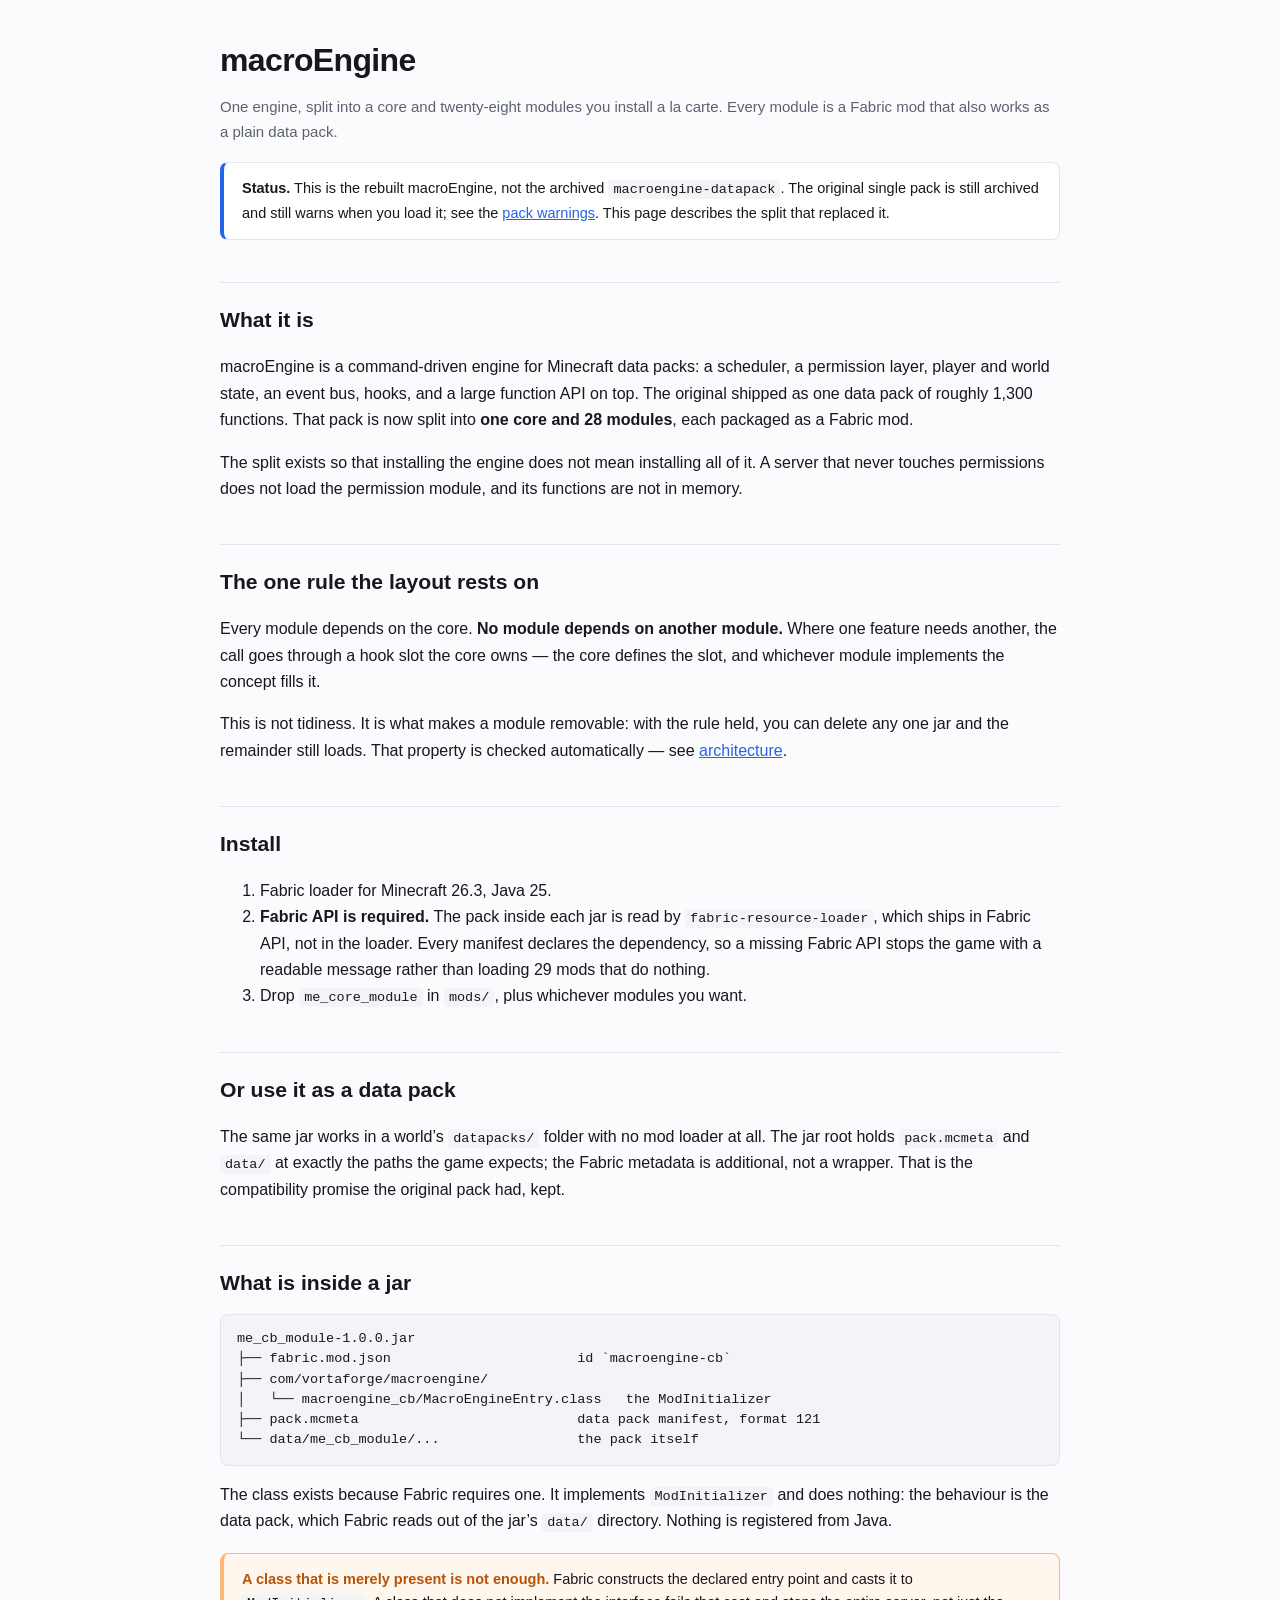
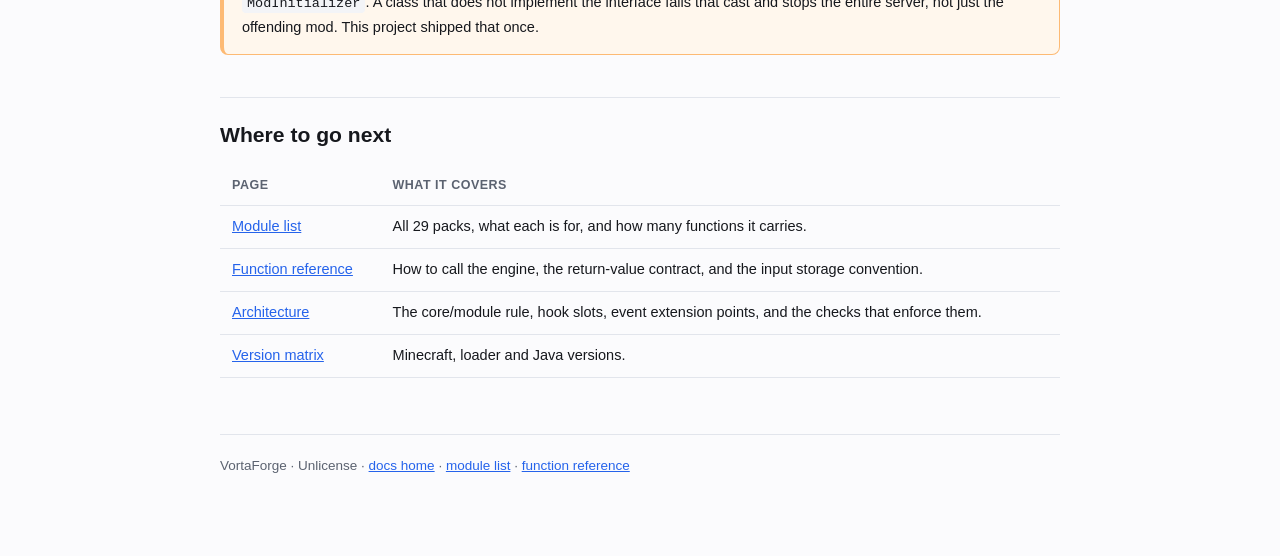
==== macroengine/index.html @ 4f71022a "Document macroEngine: the engine rebuilt as 29 mods The site described macroEngine only as an archiv" ====
<!DOCTYPE html>
<html lang="en">
<head>
<meta charset="utf-8">
<meta name="viewport" content="width=device-width, initial-scale=1">
<title>macroEngine &mdash; VortaForge Docs</title>
<meta name="description" content="macroEngine: a Minecraft 26.3 engine delivered as 29 Fabric mods that compose at load time.">
<style>
  :root { color-scheme: light dark; --bg:#fbfbfd; --fg:#16181d; --muted:#5b6270; --line:#e2e5ec; --card:#fff;
          --accent:#2563eb; --code:#f3f4f7; --warn:#b45309; --warnbg:#fff7ed; --warnline:#fdba74; }
  @media (prefers-color-scheme: dark) {
    :root { --bg:#0e1014; --fg:#e8eaf0; --muted:#9aa3b2; --line:#252a33; --card:#151920;
            --accent:#7ab7ff; --code:#1b2028; --warn:#fbbf24; --warnbg:#241a08; --warnline:#7c4a03; }
  }
  * { box-sizing:border-box; }
  body { margin:0; background:var(--bg); color:var(--fg);
         font:16px/1.65 -apple-system,BlinkMacSystemFont,"Segoe UI",Roboto,Helvetica,Arial,sans-serif; }
  .wrap { max-width:880px; margin:0 auto; padding:34px 20px 80px; }
  h1 { font-size:2rem; margin:0 0 8px; letter-spacing:-0.02em; }
  h2 { font-size:1.32rem; margin:42px 0 12px; padding-top:20px; border-top:1px solid var(--line); }
  h3 { font-size:1.04rem; margin:26px 0 8px; }
  .sub { color:var(--muted); margin:0 0 6px; font-size:15px; }
  a { color:var(--accent); }
  code,pre { font-family:ui-monospace,SFMono-Regular,Menlo,Consolas,monospace; font-size:13.5px; }
  code { background:var(--code); padding:2px 5px; border-radius:4px; }
  pre { background:var(--code); border:1px solid var(--line); border-radius:8px; padding:14px 16px;
        overflow-x:auto; line-height:1.5; }
  pre code { background:none; padding:0; }
  table { border-collapse:collapse; width:100%; margin:14px 0; font-size:14.5px; }
  th,td { text-align:left; padding:9px 12px; border-bottom:1px solid var(--line); vertical-align:top; }
  th { font-weight:600; color:var(--muted); font-size:12.5px; text-transform:uppercase; letter-spacing:.04em; }
  .note { background:var(--card); border:1px solid var(--line); border-left:4px solid var(--accent);
          border-radius:8px; padding:14px 18px; margin:18px 0; font-size:14.5px; }
  .warnbox { background:var(--warnbg); border:1px solid var(--warnline); border-left:4px solid var(--warnline);
             border-radius:8px; padding:14px 18px; margin:18px 0; font-size:14.5px; }
  .warnbox strong { color:var(--warn); }
  footer { margin-top:56px; padding-top:20px; border-top:1px solid var(--line); color:var(--muted); font-size:13.5px; }
</style>
</head>
<body>
<div class="wrap">
  <h1>macroEngine</h1>
  <p class="sub">One engine, split into a core and twenty-eight modules you install
     a la carte. Every module is a Fabric mod that also works as a plain data pack.</p>

  <div class="note">
    <strong>Status.</strong> This is the rebuilt macroEngine, not the archived
    <code>macroengine-datapack</code>. The original single pack is still archived and
    still warns when you load it; see the <a href="../docs/warnings.html">pack
    warnings</a>. This page describes the split that replaced it.
  </div>

  <h2>What it is</h2>
  <p>macroEngine is a command-driven engine for Minecraft data packs: a scheduler, a
     permission layer, player and world state, an event bus, hooks, and a large
     function API on top. The original shipped as one data pack of roughly 1,300
     functions. That pack is now split into <strong>one core and 28 modules</strong>,
     each packaged as a Fabric mod.</p>

  <p>The split exists so that installing the engine does not mean installing all of
     it. A server that never touches permissions does not load the permission
     module, and its functions are not in memory.</p>

  <h2>The one rule the layout rests on</h2>
  <p>Every module depends on the core. <strong>No module depends on another
     module.</strong> Where one feature needs another, the call goes through a hook
     slot the core owns &mdash; the core defines the slot, and whichever module
     implements the concept fills it.</p>

  <p>This is not tidiness. It is what makes a module removable: with the rule held,
     you can delete any one jar and the remainder still loads. That property is
     checked automatically &mdash; see <a href="architecture.html">architecture</a>.</p>

  <h2>Install</h2>
  <ol>
    <li>Fabric loader for Minecraft 26.3, Java 25.</li>
    <li><strong>Fabric API is required.</strong> The pack inside each jar is read by
        <code>fabric-resource-loader</code>, which ships in Fabric API, not in the
        loader. Every manifest declares the dependency, so a missing Fabric API stops
        the game with a readable message rather than loading 29 mods that do nothing.</li>
    <li>Drop <code>me_core_module</code> in <code>mods/</code>, plus whichever modules
        you want.</li>
  </ol>

  <h2>Or use it as a data pack</h2>
  <p>The same jar works in a world&rsquo;s <code>datapacks/</code> folder with no mod
     loader at all. The jar root holds <code>pack.mcmeta</code> and <code>data/</code>
     at exactly the paths the game expects; the Fabric metadata is additional, not a
     wrapper. That is the compatibility promise the original pack had, kept.</p>

  <h2>What is inside a jar</h2>
  <pre><code>me_cb_module-1.0.0.jar
├── fabric.mod.json                       id `macroengine-cb`
├── com/vortaforge/macroengine/
│   └── macroengine_cb/MacroEngineEntry.class   the ModInitializer
├── pack.mcmeta                           data pack manifest, format 121
└── data/me_cb_module/...                 the pack itself</code></pre>

  <p>The class exists because Fabric requires one. It implements
     <code>ModInitializer</code> and does nothing: the behaviour is the data pack,
     which Fabric reads out of the jar&rsquo;s <code>data/</code> directory. Nothing is
     registered from Java.</p>

  <div class="warnbox">
    <strong>A class that is merely present is not enough.</strong> Fabric constructs
    the declared entry point and casts it to <code>ModInitializer</code>. A class that
    does not implement the interface fails that cast and stops the entire server, not
    just the offending mod. This project shipped that once.
  </div>

  <h2>Where to go next</h2>
  <table>
    <thead><tr><th>Page</th><th>What it covers</th></tr></thead>
    <tbody>
      <tr><td><a href="modules.html">Module list</a></td>
          <td>All 29 packs, what each is for, and how many functions it carries.</td></tr>
      <tr><td><a href="reference.html">Function reference</a></td>
          <td>How to call the engine, the return-value contract, and the input
              storage convention.</td></tr>
      <tr><td><a href="architecture.html">Architecture</a></td>
          <td>The core/module rule, hook slots, event extension points, and the
              checks that enforce them.</td></tr>
      <tr><td><a href="../docs/versions.html">Version matrix</a></td>
          <td>Minecraft, loader and Java versions.</td></tr>
    </tbody>
  </table>

  <footer>
    VortaForge &middot; Unlicense &middot;
    <a href="../index.html">docs home</a> &middot;
    <a href="modules.html">module list</a> &middot;
    <a href="reference.html">function reference</a>
  </footer>
</div>
</body>
</html>
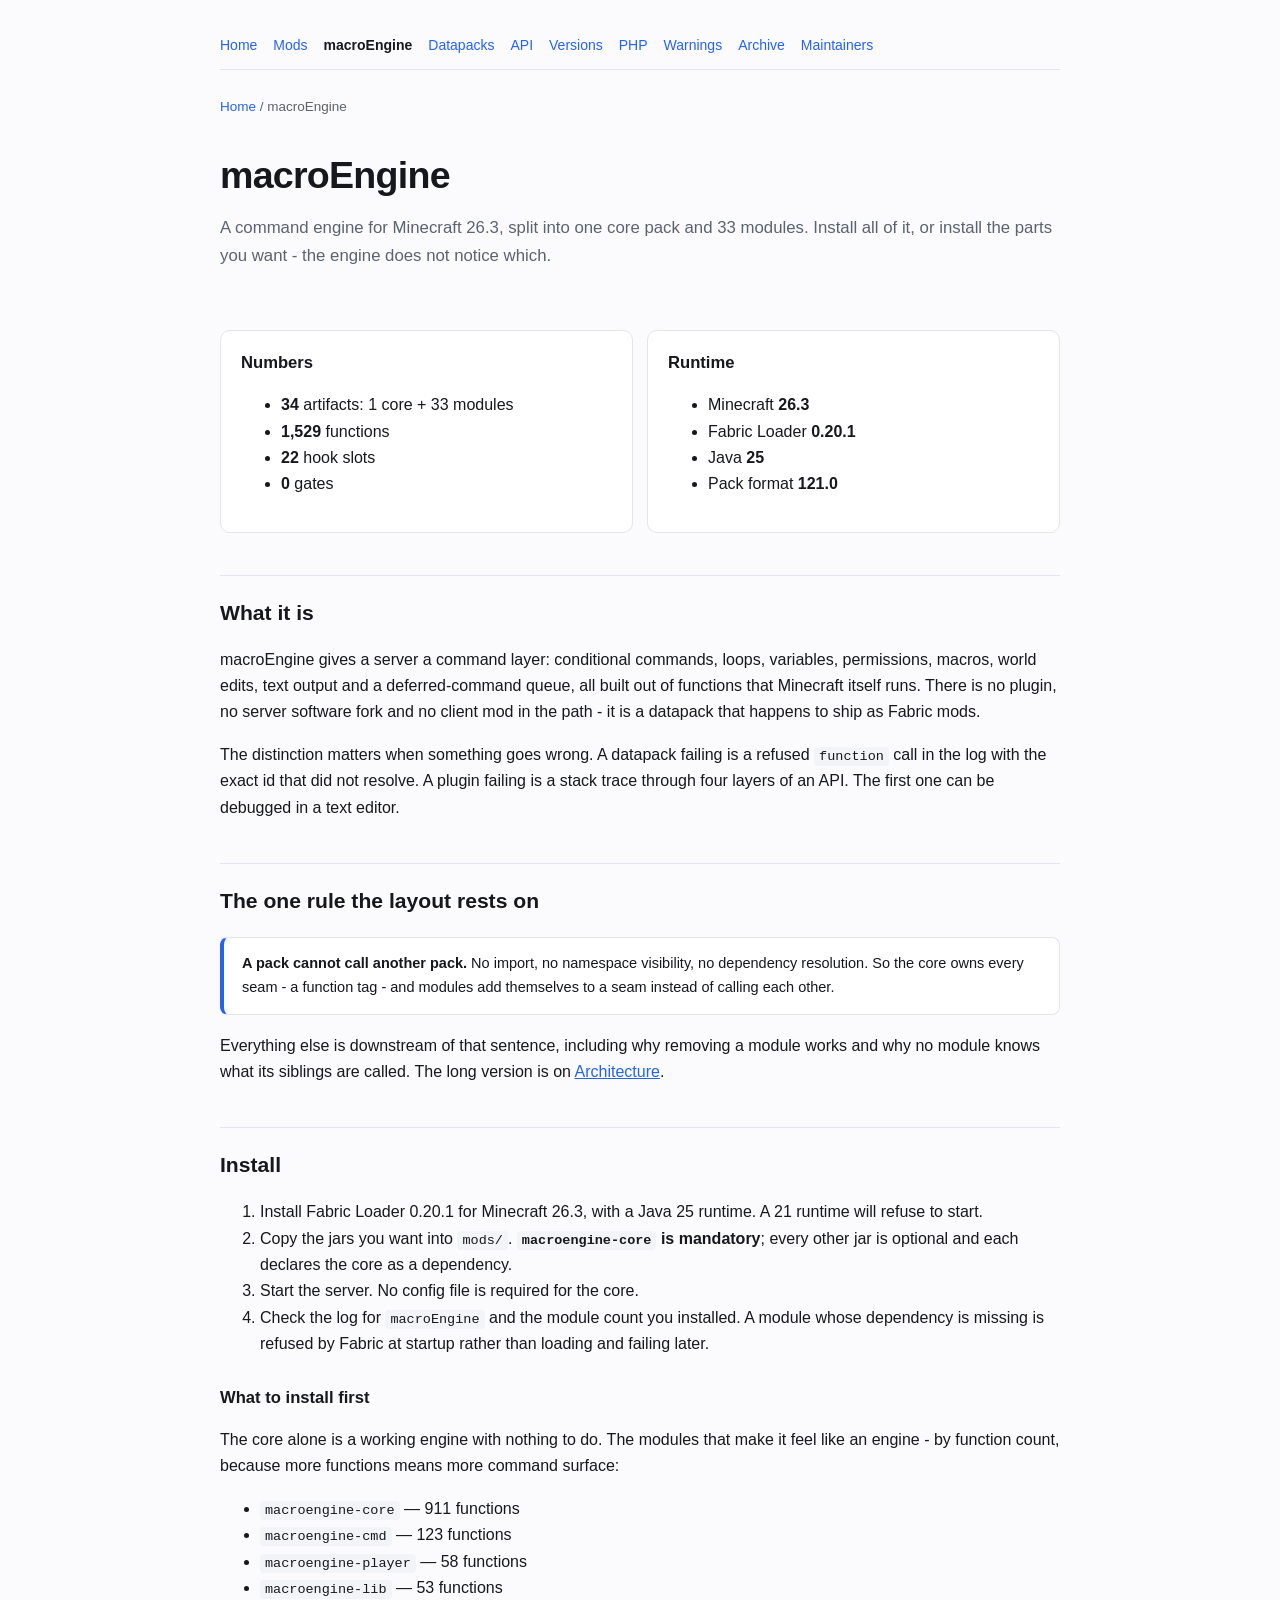
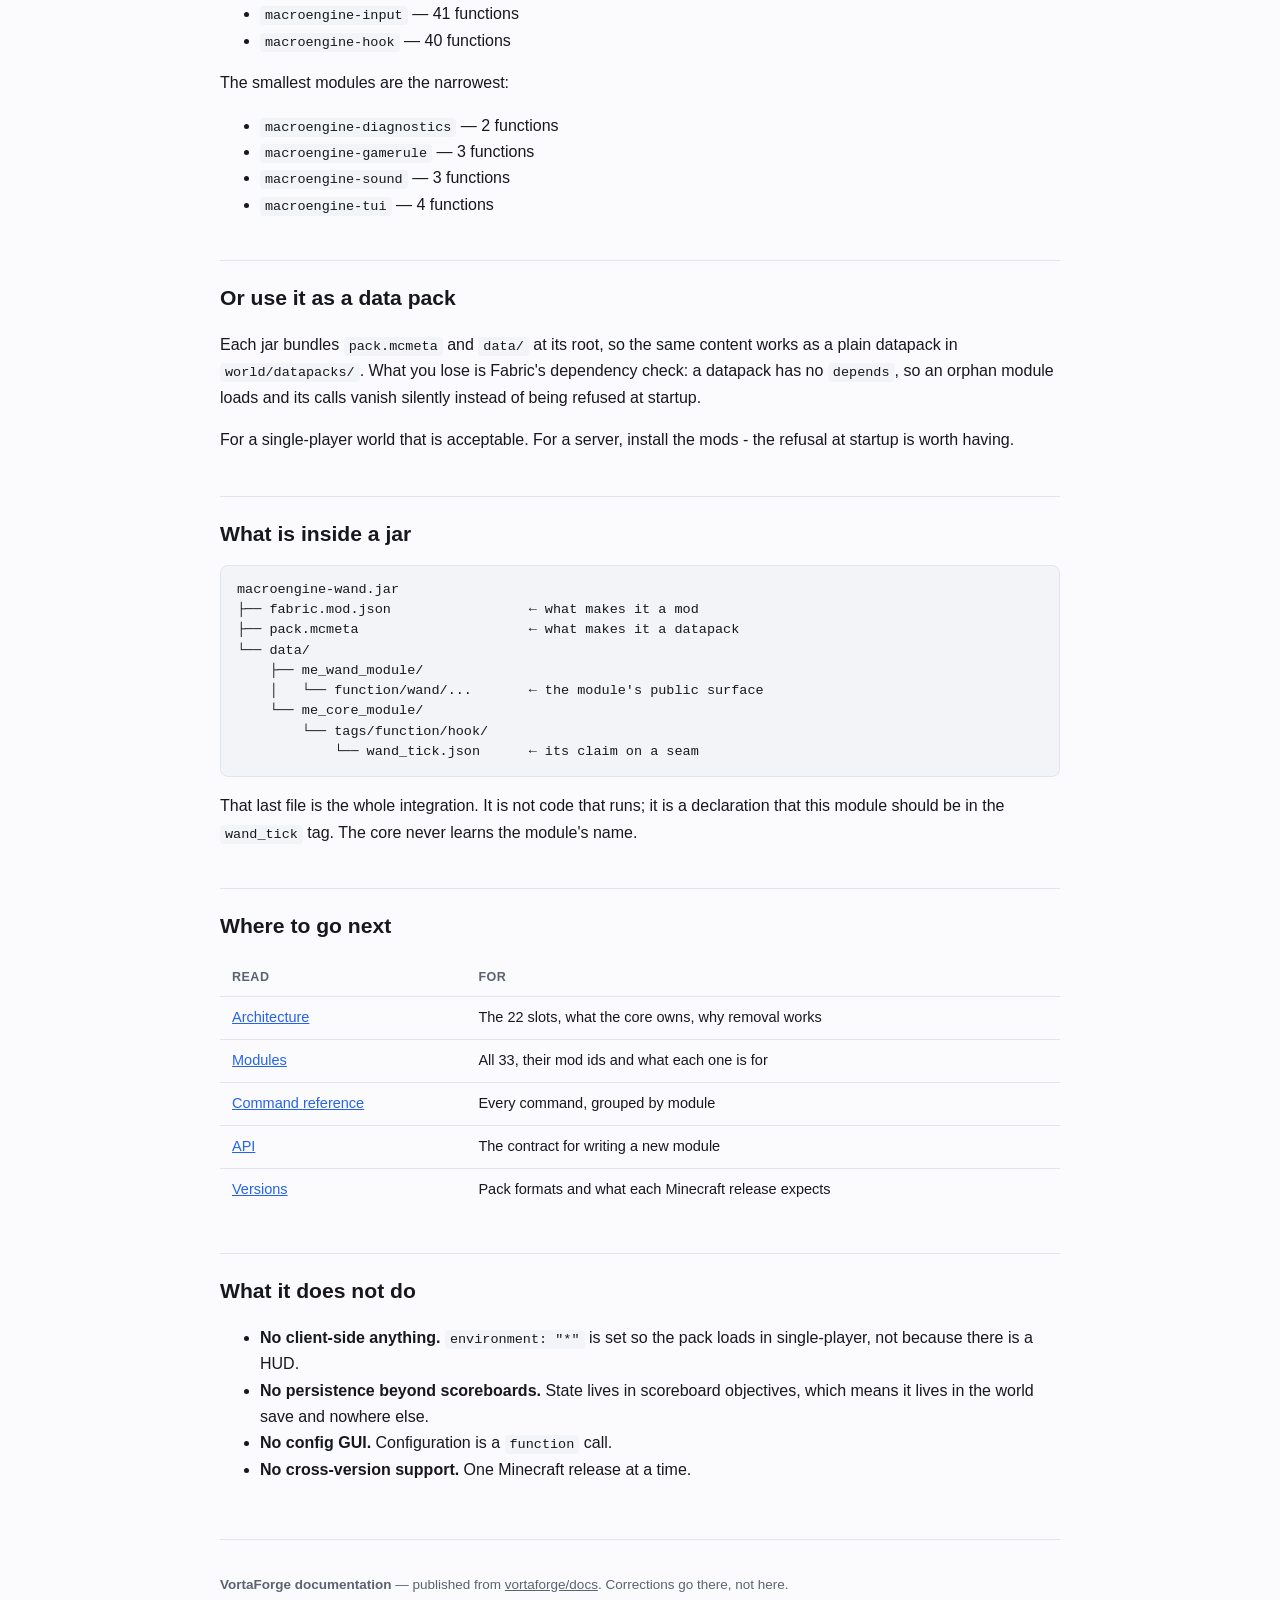
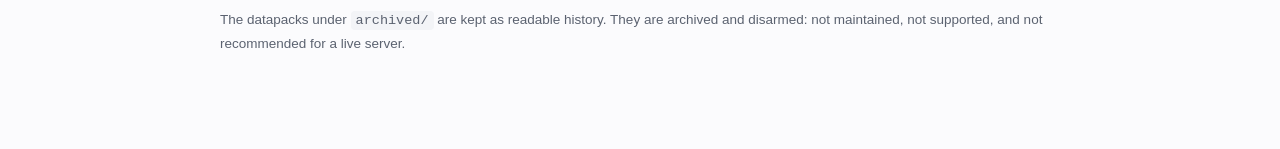
==== commit 7378296c: "docs: deepen every page and add build-time PHP Every page in this repository is now generated throug" ====
--- a/macroengine/index.html
+++ b/macroengine/index.html
@@ -3,134 +3,333 @@
 <head>
 <meta charset="utf-8">
 <meta name="viewport" content="width=device-width, initial-scale=1">
-<title>macroEngine &mdash; VortaForge Docs</title>
-<meta name="description" content="macroEngine: a Minecraft 26.3 engine delivered as 29 Fabric mods that compose at load time.">
+<title>macroEngine &mdash; VortaForge documentation</title>
+<meta name="description" content="macroEngine: a 34-artifact modular command engine for Minecraft 26.3, with 22 hook slots and no gates.">
 <style>
-  :root { color-scheme: light dark; --bg:#fbfbfd; --fg:#16181d; --muted:#5b6270; --line:#e2e5ec; --card:#fff;
-          --accent:#2563eb; --code:#f3f4f7; --warn:#b45309; --warnbg:#fff7ed; --warnline:#fdba74; }
-  @media (prefers-color-scheme: dark) {
-    :root { --bg:#0e1014; --fg:#e8eaf0; --muted:#9aa3b2; --line:#252a33; --card:#151920;
-            --accent:#7ab7ff; --code:#1b2028; --warn:#fbbf24; --warnbg:#241a08; --warnline:#7c4a03; }
+/* ==========================================================================
+   VortaForge docs - one stylesheet for every page.
+
+   Why inline and not a linked file: the site is published to GitHub Pages and
+   also rendered in an in-app preview that has no network access at all. A
+   linked stylesheet is a network request, so it would disappear there. Every
+   page therefore embeds this text in a <style> block, and tools/sync_style.py
+   is what keeps those copies identical - it is not a build step, just a check
+   and a copy so the seven near-duplicates that used to exist cannot come back.
+   ========================================================================== */
+
+:root {
+  color-scheme: light dark;
+  --bg: #fbfbfd;      --fg: #16181d;    --muted: #5b6270;
+  --line: #e2e5ec;    --card: #ffffff;  --accent: #2563eb;
+  --code: #f3f4f7;    --warn: #b45309;  --warnbg: #fff7ed;
+  --warnline: #fdba74; --ok: #15803d;   --okbg: #f0fdf4;
+  --okline: #86efac;
+}
+
+@media (prefers-color-scheme: dark) {
+  :root {
+    --bg: #0e1014;    --fg: #e8eaf0;    --muted: #9aa3b2;
+    --line: #252a33;  --card: #151920;  --accent: #7ab7ff;
+    --code: #1b2028;  --warn: #fbbf24;  --warnbg: #241a08;
+    --warnline: #7c4a03; --ok: #4ade80; --okbg: #0a1f12;
+    --okline: #14532d;
   }
-  * { box-sizing:border-box; }
-  body { margin:0; background:var(--bg); color:var(--fg);
-         font:16px/1.65 -apple-system,BlinkMacSystemFont,"Segoe UI",Roboto,Helvetica,Arial,sans-serif; }
-  .wrap { max-width:880px; margin:0 auto; padding:34px 20px 80px; }
-  h1 { font-size:2rem; margin:0 0 8px; letter-spacing:-0.02em; }
-  h2 { font-size:1.32rem; margin:42px 0 12px; padding-top:20px; border-top:1px solid var(--line); }
-  h3 { font-size:1.04rem; margin:26px 0 8px; }
-  .sub { color:var(--muted); margin:0 0 6px; font-size:15px; }
-  a { color:var(--accent); }
-  code,pre { font-family:ui-monospace,SFMono-Regular,Menlo,Consolas,monospace; font-size:13.5px; }
-  code { background:var(--code); padding:2px 5px; border-radius:4px; }
-  pre { background:var(--code); border:1px solid var(--line); border-radius:8px; padding:14px 16px;
-        overflow-x:auto; line-height:1.5; }
-  pre code { background:none; padding:0; }
-  table { border-collapse:collapse; width:100%; margin:14px 0; font-size:14.5px; }
-  th,td { text-align:left; padding:9px 12px; border-bottom:1px solid var(--line); vertical-align:top; }
-  th { font-weight:600; color:var(--muted); font-size:12.5px; text-transform:uppercase; letter-spacing:.04em; }
-  .note { background:var(--card); border:1px solid var(--line); border-left:4px solid var(--accent);
-          border-radius:8px; padding:14px 18px; margin:18px 0; font-size:14.5px; }
-  .warnbox { background:var(--warnbg); border:1px solid var(--warnline); border-left:4px solid var(--warnline);
-             border-radius:8px; padding:14px 18px; margin:18px 0; font-size:14.5px; }
-  .warnbox strong { color:var(--warn); }
-  footer { margin-top:56px; padding-top:20px; border-top:1px solid var(--line); color:var(--muted); font-size:13.5px; }
+}
+
+* { box-sizing: border-box; }
+
+body {
+  margin: 0;
+  background: var(--bg);
+  color: var(--fg);
+  font: 16px/1.65 -apple-system, BlinkMacSystemFont, "Segoe UI", Roboto, Helvetica, Arial, sans-serif;
+}
+
+.wrap { max-width: 880px; margin: 0 auto; padding: 34px 20px 80px; }
+
+/* --- headings ------------------------------------------------------------ */
+
+h1 { font-size: 2rem; margin: 0 0 8px; letter-spacing: -0.02em; }
+h2 { font-size: 1.32rem; margin: 42px 0 12px; padding-top: 20px; border-top: 1px solid var(--line); }
+h3 { font-size: 1.04rem; margin: 26px 0 8px; }
+h4 { font-size: 0.95rem; margin: 20px 0 6px; color: var(--muted); text-transform: uppercase;
+     letter-spacing: .05em; }
+
+.sub { color: var(--muted); margin: 0 0 6px; font-size: 15px; }
+.lede { font-size: 1.05rem; color: var(--muted); margin: 0 0 18px; }
+
+a { color: var(--accent); }
+a:hover { text-decoration-thickness: 2px; }
+
+/* --- code ---------------------------------------------------------------- */
+
+code, pre {
+  font-family: ui-monospace, SFMono-Regular, Menlo, Consolas, monospace;
+  font-size: 13.5px;
+}
+code { background: var(--code); padding: 2px 5px; border-radius: 4px; }
+pre {
+  background: var(--code);
+  border: 1px solid var(--line);
+  border-radius: 8px;
+  padding: 14px 16px;
+  overflow-x: auto;
+  line-height: 1.5;
+}
+pre code { background: none; padding: 0; }
+
+/* --- tables -------------------------------------------------------------- */
+
+table { border-collapse: collapse; width: 100%; margin: 14px 0; font-size: 14.5px; }
+th, td { text-align: left; padding: 9px 12px; border-bottom: 1px solid var(--line); vertical-align: top; }
+th { font-weight: 600; color: var(--muted); font-size: 12.5px; text-transform: uppercase; letter-spacing: .04em; }
+tbody tr:last-child td { border-bottom: none; }
+
+/* --- callouts ------------------------------------------------------------ */
+
+.note, .warnbox, .okbox {
+  border-radius: 8px;
+  padding: 14px 18px;
+  margin: 18px 0;
+  font-size: 14.5px;
+}
+.note { background: var(--card); border: 1px solid var(--line); border-left: 4px solid var(--accent); }
+.warnbox { background: var(--warnbg); border: 1px solid var(--warnline); border-left: 4px solid var(--warnline); }
+.warnbox strong { color: var(--warn); }
+.okbox { background: var(--okbg); border: 1px solid var(--okline); border-left: 4px solid var(--okline); }
+.okbox strong { color: var(--ok); }
+
+/* --- layout helpers ------------------------------------------------------ */
+
+.card { background: var(--card); border: 1px solid var(--line); border-radius: 10px; padding: 18px 20px; margin: 14px 0; }
+.card h3 { margin-top: 0; }
+
+.grid { display: grid; grid-template-columns: repeat(auto-fit, minmax(240px, 1fr)); gap: 14px; margin: 16px 0; }
+.grid .card { margin: 0; }
+
+.pill, .tag {
+  display: inline-block;
+  font-size: 12px;
+  padding: 1px 8px;
+  border-radius: 999px;
+  border: 1px solid var(--line);
+  background: var(--card);
+  color: var(--muted);
+  white-space: nowrap;
+}
+.tag { font-family: ui-monospace, SFMono-Regular, Menlo, Consolas, monospace; font-size: 11.5px; }
+.yes { color: var(--ok); }
+.no { color: var(--warn); }
+
+/* --- table of contents --------------------------------------------------- */
+
+.toc {
+  background: var(--card);
+  border: 1px solid var(--line);
+  border-radius: 10px;
+  padding: 14px 20px;
+  margin: 20px 0 26px;
+  font-size: 14.5px;
+}
+.toc ol, .toc ul { margin: 6px 0 0; padding-left: 22px; }
+.toc li { margin: 3px 0; }
+.toc strong { font-size: 12.5px; text-transform: uppercase; letter-spacing: .05em; color: var(--muted); }
+
+/* --- hero and banner ----------------------------------------------------- */
+
+.hero { padding: 10px 0 26px; }
+.hero h1 { font-size: 2.35rem; }
+.banner {
+  background: var(--card);
+  border: 1px solid var(--line);
+  border-left: 4px solid var(--warnline);
+  border-radius: 8px;
+  padding: 12px 16px;
+  margin: 0 0 22px;
+  font-size: 14px;
+}
+.icon { font-size: 1.3rem; line-height: 1; margin-right: 6px; }
+
+/* --- site navigation ----------------------------------------------------- */
+
+.nav {
+  border-bottom: 1px solid var(--line);
+  margin: 0 0 26px;
+  padding: 0 0 12px;
+  font-size: 14px;
+}
+.nav a { margin-right: 16px; text-decoration: none; }
+.nav a:hover { text-decoration: underline; }
+.nav .here { color: var(--fg); font-weight: 600; }
+
+.crumbs { color: var(--muted); font-size: 13.5px; margin: 0 0 16px; }
+.crumbs a { text-decoration: none; }
+
+footer {
+  margin-top: 56px;
+  padding-top: 20px;
+  border-top: 1px solid var(--line);
+  color: var(--muted);
+  font-size: 13.5px;
+}
+footer a { color: var(--muted); }
+
+/* --- print --------------------------------------------------------------- */
+
+@media print {
+  .nav, footer { display: none; }
+  body { background: #fff; color: #000; }
+  a { color: #000; text-decoration: underline; }
+  pre, table { break-inside: avoid; }
+}
 </style>
 </head>
 <body>
 <div class="wrap">
+<nav class="nav"><a href="../index.html">Home</a><a href="../mods/index.html">Mods</a><a href="../macroengine/index.html" class="here">macroEngine</a><a href="../datapacks/index.html">Datapacks</a><a href="../docs/api.html">API</a><a href="../docs/versions.html">Versions</a><a href="../docs/php.html">PHP</a><a href="../docs/warnings.html">Warnings</a><a href="../docs/archive.html">Archive</a><a href="../docs/maintainers.html">Maintainers</a></nav>
+<p class="crumbs"><a href="../index.html">Home</a> / macroEngine</p>
+<div class="hero">
   <h1>macroEngine</h1>
-  <p class="sub">One engine, split into a core and twenty-eight modules you install
-     a la carte. Every module is a Fabric mod that also works as a plain data pack.</p>
-
-  <div class="note">
-    <strong>Status.</strong> This is the rebuilt macroEngine, not the archived
-    <code>macroengine-datapack</code>. The original single pack is still archived and
-    still warns when you load it; see the <a href="../docs/warnings.html">pack
-    warnings</a>. This page describes the split that replaced it.
+  <p class="lede">A command engine for Minecraft 26.3, split into one core pack
+     and 33 modules. Install all of it, or install the parts you want - the
+     engine does not notice which.</p>
+</div>
+
+<div class="grid">
+  <div class="card">
+    <h3>Numbers</h3>
+    <ul>
+      <li><strong>34</strong> artifacts: 1 core + 33 modules</li>
+      <li><strong>1,529</strong> functions</li>
+      <li><strong>22</strong> hook slots</li>
+      <li><strong>0</strong> gates</li>
+    </ul>
   </div>
-
-  <h2>What it is</h2>
-  <p>macroEngine is a command-driven engine for Minecraft data packs: a scheduler, a
-     permission layer, player and world state, an event bus, hooks, and a large
-     function API on top. The original shipped as one data pack of roughly 1,300
-     functions. That pack is now split into <strong>one core and 28 modules</strong>,
-     each packaged as a Fabric mod.</p>
-
-  <p>The split exists so that installing the engine does not mean installing all of
-     it. A server that never touches permissions does not load the permission
-     module, and its functions are not in memory.</p>
-
-  <h2>The one rule the layout rests on</h2>
-  <p>Every module depends on the core. <strong>No module depends on another
-     module.</strong> Where one feature needs another, the call goes through a hook
-     slot the core owns &mdash; the core defines the slot, and whichever module
-     implements the concept fills it.</p>
-
-  <p>This is not tidiness. It is what makes a module removable: with the rule held,
-     you can delete any one jar and the remainder still loads. That property is
-     checked automatically &mdash; see <a href="architecture.html">architecture</a>.</p>
-
-  <h2>Install</h2>
-  <ol>
-    <li>Fabric loader for Minecraft 26.3, Java 25.</li>
-    <li><strong>Fabric API is required.</strong> The pack inside each jar is read by
-        <code>fabric-resource-loader</code>, which ships in Fabric API, not in the
-        loader. Every manifest declares the dependency, so a missing Fabric API stops
-        the game with a readable message rather than loading 29 mods that do nothing.</li>
-    <li>Drop <code>me_core_module</code> in <code>mods/</code>, plus whichever modules
-        you want.</li>
-  </ol>
-
-  <h2>Or use it as a data pack</h2>
-  <p>The same jar works in a world&rsquo;s <code>datapacks/</code> folder with no mod
-     loader at all. The jar root holds <code>pack.mcmeta</code> and <code>data/</code>
-     at exactly the paths the game expects; the Fabric metadata is additional, not a
-     wrapper. That is the compatibility promise the original pack had, kept.</p>
-
-  <h2>What is inside a jar</h2>
-  <pre><code>me_cb_module-1.0.0.jar
-├── fabric.mod.json                       id `macroengine-cb`
-├── com/vortaforge/macroengine/
-│   └── macroengine_cb/MacroEngineEntry.class   the ModInitializer
-├── pack.mcmeta                           data pack manifest, format 121
-└── data/me_cb_module/...                 the pack itself</code></pre>
-
-  <p>The class exists because Fabric requires one. It implements
-     <code>ModInitializer</code> and does nothing: the behaviour is the data pack,
-     which Fabric reads out of the jar&rsquo;s <code>data/</code> directory. Nothing is
-     registered from Java.</p>
-
-  <div class="warnbox">
-    <strong>A class that is merely present is not enough.</strong> Fabric constructs
-    the declared entry point and casts it to <code>ModInitializer</code>. A class that
-    does not implement the interface fails that cast and stops the entire server, not
-    just the offending mod. This project shipped that once.
+  <div class="card">
+    <h3>Runtime</h3>
+    <ul>
+      <li>Minecraft <strong>26.3</strong></li>
+      <li>Fabric Loader <strong>0.20.1</strong></li>
+      <li>Java <strong>25</strong></li>
+      <li>Pack format <strong>121.0</strong></li>
+    </ul>
   </div>
-
-  <h2>Where to go next</h2>
-  <table>
-    <thead><tr><th>Page</th><th>What it covers</th></tr></thead>
-    <tbody>
-      <tr><td><a href="modules.html">Module list</a></td>
-          <td>All 29 packs, what each is for, and how many functions it carries.</td></tr>
-      <tr><td><a href="reference.html">Function reference</a></td>
-          <td>How to call the engine, the return-value contract, and the input
-              storage convention.</td></tr>
-      <tr><td><a href="architecture.html">Architecture</a></td>
-          <td>The core/module rule, hook slots, event extension points, and the
-              checks that enforce them.</td></tr>
-      <tr><td><a href="../docs/versions.html">Version matrix</a></td>
-          <td>Minecraft, loader and Java versions.</td></tr>
-    </tbody>
-  </table>
-
-  <footer>
-    VortaForge &middot; Unlicense &middot;
-    <a href="../index.html">docs home</a> &middot;
-    <a href="modules.html">module list</a> &middot;
-    <a href="reference.html">function reference</a>
-  </footer>
+</div>
+
+<h2>What it is</h2>
+<p>macroEngine gives a server a command layer: conditional commands, loops,
+   variables, permissions, macros, world edits, text output and a
+   deferred-command queue, all built out of functions that Minecraft itself
+   runs. There is no plugin, no server software fork and no client mod in the
+   path - it is a datapack that happens to ship as Fabric mods.</p>
+
+<p>The distinction matters when something goes wrong. A datapack failing is a
+   refused <code>function</code> call in the log with the exact id that did not
+   resolve. A plugin failing is a stack trace through four layers of an API. The
+   first one can be debugged in a text editor.</p>
+
+<h2>The one rule the layout rests on</h2>
+<div class="note">
+  <strong>A pack cannot call another pack.</strong> No import, no namespace
+  visibility, no dependency resolution. So the core owns every seam - a function
+  tag - and modules add themselves to a seam instead of calling each other.
+</div>
+<p>Everything else is downstream of that sentence, including why removing a
+   module works and why no module knows what its siblings are called. The long
+   version is on <a href="architecture.html">Architecture</a>.</p>
+
+<h2>Install</h2>
+<ol>
+  <li>Install Fabric Loader 0.20.1 for Minecraft 26.3, with a Java 25
+      runtime. A 21 runtime will refuse to start.</li>
+  <li>Copy the jars you want into <code>mods/</code>.
+      <strong><code>macroengine-core</code> is mandatory</strong>; every other
+      jar is optional and each declares the core as a dependency.</li>
+  <li>Start the server. No config file is required for the core.</li>
+  <li>Check the log for <code>macroEngine</code> and the module count you
+      installed. A module whose dependency is missing is refused by Fabric at
+      startup rather than loading and failing later.</li>
+</ol>
+
+<h3>What to install first</h3>
+<p>The core alone is a working engine with nothing to do. The modules that make
+   it feel like an engine - by function count, because more functions means more
+   command surface:</p>
+<ul>
+<li><code>macroengine-core</code> &mdash; 911 functions</li>
+<li><code>macroengine-cmd</code> &mdash; 123 functions</li>
+<li><code>macroengine-player</code> &mdash; 58 functions</li>
+<li><code>macroengine-lib</code> &mdash; 53 functions</li>
+<li><code>macroengine-input</code> &mdash; 41 functions</li>
+<li><code>macroengine-hook</code> &mdash; 40 functions</li>
+</ul>
+
+<p>The smallest modules are the narrowest:</p>
+<ul>
+<li><code>macroengine-diagnostics</code> &mdash; 2 functions</li>
+<li><code>macroengine-gamerule</code> &mdash; 3 functions</li>
+<li><code>macroengine-sound</code> &mdash; 3 functions</li>
+<li><code>macroengine-tui</code> &mdash; 4 functions</li>
+</ul>
+
+<h2>Or use it as a data pack</h2>
+<p>Each jar bundles <code>pack.mcmeta</code> and <code>data/</code> at its root,
+   so the same content works as a plain datapack in
+   <code>world/datapacks/</code>. What you lose is Fabric's dependency check: a
+   datapack has no <code>depends</code>, so an orphan module loads and its calls
+   vanish silently instead of being refused at startup.</p>
+
+<p>For a single-player world that is acceptable. For a server, install the mods
+   - the refusal at startup is worth having.</p>
+
+<h2>What is inside a jar</h2>
+<pre><code>macroengine-wand.jar
+├── fabric.mod.json                 ← what makes it a mod
+├── pack.mcmeta                     ← what makes it a datapack
+└── data/
+    ├── me_wand_module/
+    │   └── function/wand/...       ← the module's public surface
+    └── me_core_module/
+        └── tags/function/hook/
+            └── wand_tick.json      ← its claim on a seam</code></pre>
+
+<p>That last file is the whole integration. It is not code that runs; it is a
+   declaration that this module should be in the
+   <code>wand_tick</code> tag. The core never learns the module's name.</p>
+
+<h2>Where to go next</h2>
+<table>
+  <thead><tr><th>Read</th><th>For</th></tr></thead>
+  <tbody>
+    <tr><td><a href="architecture.html">Architecture</a></td>
+        <td>The 22 slots, what the core owns, why removal works</td></tr>
+    <tr><td><a href="modules.html">Modules</a></td>
+        <td>All 33, their mod ids and what each one is for</td></tr>
+    <tr><td><a href="reference.html">Command reference</a></td>
+        <td>Every command, grouped by module</td></tr>
+    <tr><td><a href="../docs/api.html">API</a></td>
+        <td>The contract for writing a new module</td></tr>
+    <tr><td><a href="../docs/versions.html">Versions</a></td>
+        <td>Pack formats and what each Minecraft release expects</td></tr>
+  </tbody>
+</table>
+
+<h2>What it does not do</h2>
+<ul>
+  <li><strong>No client-side anything.</strong> <code>environment: "*"</code> is
+      set so the pack loads in single-player, not because there is a HUD.</li>
+  <li><strong>No persistence beyond scoreboards.</strong> State lives in
+      scoreboard objectives, which means it lives in the world save and nowhere
+      else.</li>
+  <li><strong>No config GUI.</strong> Configuration is a
+      <code>function</code> call.</li>
+  <li><strong>No cross-version support.</strong> One Minecraft release at a
+      time.</li>
+</ul>
+<footer>
+  <p><strong>VortaForge documentation</strong> &mdash; published from <a href="https://github.com/vortaforge/docs">vortaforge/docs</a>. Corrections go there, not here.</p>
+  <p>The datapacks under <code>archived/</code> are kept as readable history. They are archived and disarmed: not maintained, not supported, and not recommended for a live server.</p>
+</footer>
 </div>
 </body>
 </html>
